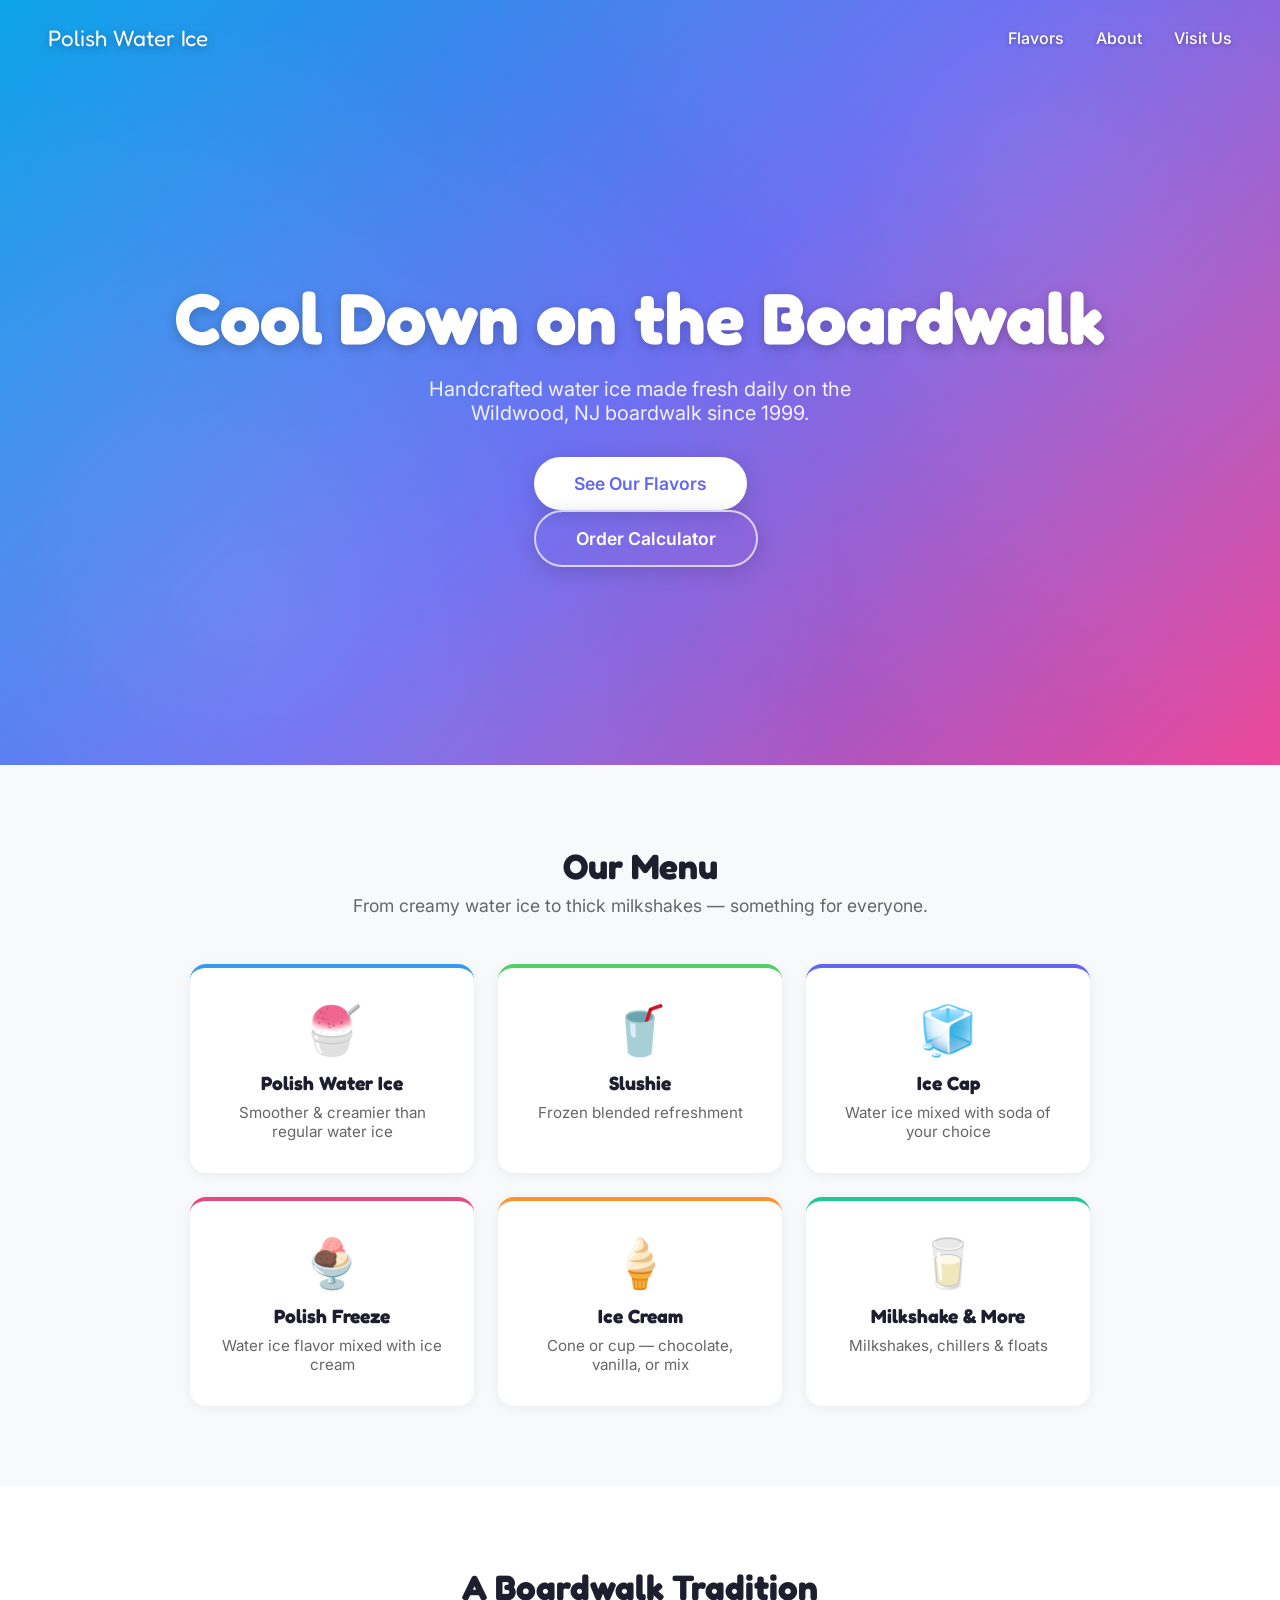
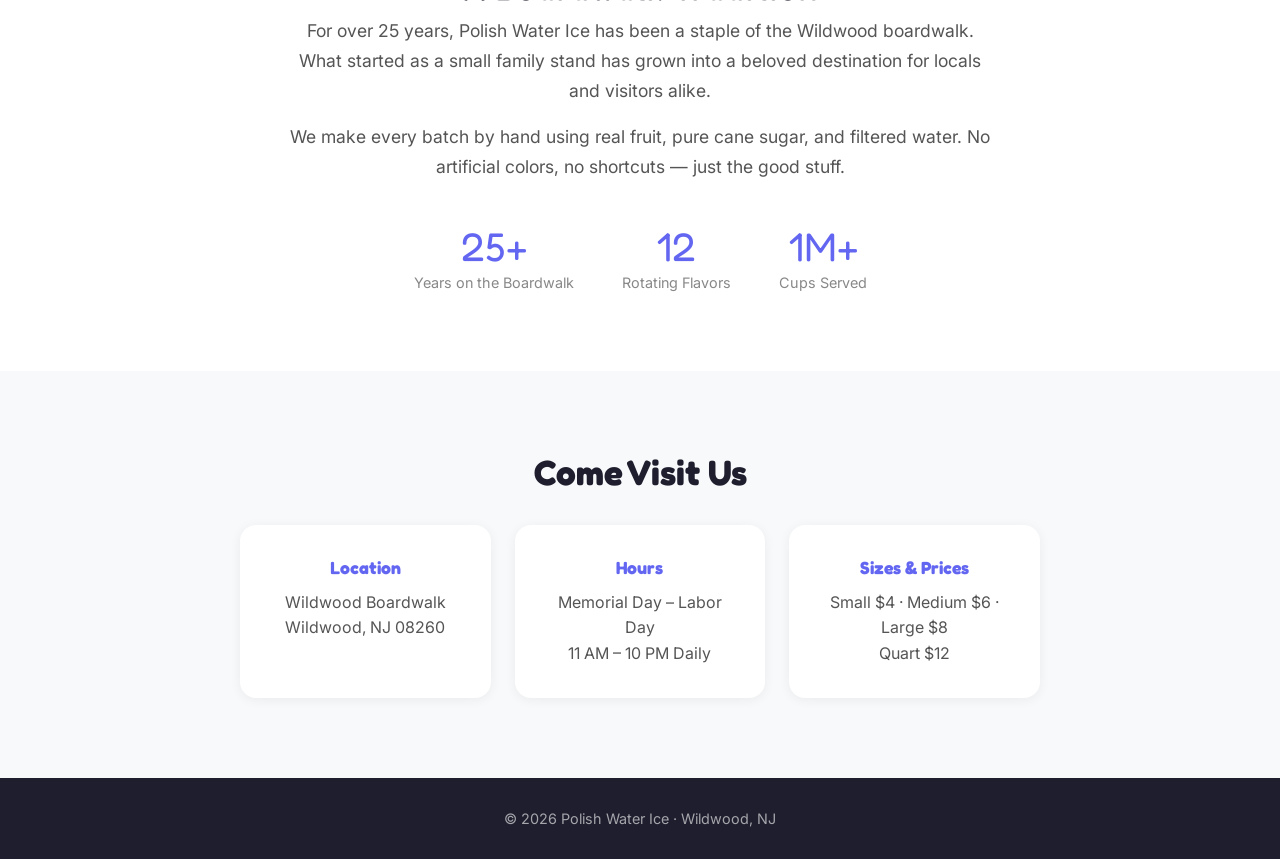
==== index.html @ 9e436170 "Rebuild order calculator with real PWI menu and prices - Dairy Free: Polish Water Ice, Slushie, Ice " ====
<!DOCTYPE html>
<html lang="en">
<head>
  <meta charset="UTF-8">
  <meta name="viewport" content="width=device-width, initial-scale=1.0">
  <title>Polish Water Ice | Wildwood NJ Boardwalk</title>
  <link rel="preconnect" href="https://fonts.googleapis.com">
  <link href="https://fonts.googleapis.com/css2?family=Fredoka+One&family=Inter:wght@400;500;600&display=swap" rel="stylesheet">
  <link rel="stylesheet" href="style.css">
</head>
<body>

  <header class="hero">
    <div class="hero-overlay"></div>
    <nav>
      <div class="logo">Polish Water Ice</div>
      <ul>
        <li><a href="#flavors">Flavors</a></li>
        <li><a href="#about">About</a></li>
        <li><a href="#visit">Visit Us</a></li>
      </ul>
    </nav>
    <div class="hero-content">
      <h1>Cool Down on the Boardwalk</h1>
      <p>Handcrafted water ice made fresh daily on the Wildwood, NJ boardwalk since 1999.</p>
      <a href="#flavors" class="btn">See Our Flavors</a>
      <a href="order.html" class="btn btn-secondary">Order Calculator</a>
    </div>
  </header>

  <section id="flavors" class="flavors">
    <h2>Our Menu</h2>
    <p class="section-sub">From creamy water ice to thick milkshakes &mdash; something for everyone.</p>
    <div class="flavor-grid">
      <div class="flavor-card" style="--accent: #339af0;">
        <div class="flavor-icon">🍧</div>
        <h3>Polish Water Ice</h3>
        <p>Smoother &amp; creamier than regular water ice</p>
      </div>
      <div class="flavor-card" style="--accent: #51cf66;">
        <div class="flavor-icon">🥤</div>
        <h3>Slushie</h3>
        <p>Frozen blended refreshment</p>
      </div>
      <div class="flavor-card" style="--accent: #6366f1;">
        <div class="flavor-icon">🧊</div>
        <h3>Ice Cap</h3>
        <p>Water ice mixed with soda of your choice</p>
      </div>
      <div class="flavor-card" style="--accent: #e64980;">
        <div class="flavor-icon">🍨</div>
        <h3>Polish Freeze</h3>
        <p>Water ice flavor mixed with ice cream</p>
      </div>
      <div class="flavor-card" style="--accent: #ff922b;">
        <div class="flavor-icon">🍦</div>
        <h3>Ice Cream</h3>
        <p>Cone or cup &mdash; chocolate, vanilla, or mix</p>
      </div>
      <div class="flavor-card" style="--accent: #20c997;">
        <div class="flavor-icon">🥛</div>
        <h3>Milkshake &amp; More</h3>
        <p>Milkshakes, chillers &amp; floats</p>
      </div>
    </div>
  </section>

  <section id="about" class="about">
    <div class="about-content">
      <h2>A Boardwalk Tradition</h2>
      <p>For over 25 years, Polish Water Ice has been a staple of the Wildwood boardwalk. What started as a small family stand has grown into a beloved destination for locals and visitors alike.</p>
      <p>We make every batch by hand using real fruit, pure cane sugar, and filtered water. No artificial colors, no shortcuts &mdash; just the good stuff.</p>
      <div class="stats">
        <div class="stat">
          <span class="stat-number">25+</span>
          <span class="stat-label">Years on the Boardwalk</span>
        </div>
        <div class="stat">
          <span class="stat-number">12</span>
          <span class="stat-label">Rotating Flavors</span>
        </div>
        <div class="stat">
          <span class="stat-number">1M+</span>
          <span class="stat-label">Cups Served</span>
        </div>
      </div>
    </div>
  </section>

  <section id="visit" class="visit">
    <h2>Come Visit Us</h2>
    <div class="visit-grid">
      <div class="visit-card">
        <h3>Location</h3>
        <p>Wildwood Boardwalk<br>Wildwood, NJ 08260</p>
      </div>
      <div class="visit-card">
        <h3>Hours</h3>
        <p>Memorial Day &ndash; Labor Day<br>11 AM &ndash; 10 PM Daily</p>
      </div>
      <div class="visit-card">
        <h3>Sizes &amp; Prices</h3>
        <p>Small $4 &middot; Medium $6 &middot; Large $8<br>Quart $12</p>
      </div>
    </div>
  </section>

  <footer>
    <p>&copy; 2026 Polish Water Ice &middot; Wildwood, NJ</p>
  </footer>

</body>
</html>
---- style.css ----
* {
  margin: 0;
  padding: 0;
  box-sizing: border-box;
}

body {
  font-family: 'Inter', sans-serif;
  color: #2b2b2b;
  background: #fff;
}

h1, h2, h3, .logo {
  font-family: 'Fredoka One', cursive;
}

/* Nav */
nav {
  display: flex;
  justify-content: space-between;
  align-items: center;
  padding: 1.5rem 3rem;
  position: relative;
  z-index: 2;
}

.logo {
  font-size: 1.4rem;
  color: #fff;
  text-shadow: 0 2px 8px rgba(0,0,0,0.3);
}

nav ul {
  list-style: none;
  display: flex;
  gap: 2rem;
}

nav a {
  color: #fff;
  text-decoration: none;
  font-weight: 500;
  text-shadow: 0 1px 4px rgba(0,0,0,0.3);
  transition: opacity 0.2s;
}

nav a:hover {
  opacity: 0.8;
}

/* Hero */
.hero {
  position: relative;
  min-height: 85vh;
  display: flex;
  flex-direction: column;
  background: linear-gradient(135deg, #0ea5e9, #6366f1, #ec4899);
  overflow: hidden;
}

.hero-overlay {
  position: absolute;
  inset: 0;
  background:
    radial-gradient(circle at 20% 80%, rgba(255,255,255,0.15) 0%, transparent 50%),
    radial-gradient(circle at 80% 20%, rgba(255,255,255,0.1) 0%, transparent 50%);
}

.hero-content {
  flex: 1;
  display: flex;
  flex-direction: column;
  justify-content: center;
  align-items: center;
  text-align: center;
  padding: 2rem;
  position: relative;
  z-index: 2;
}

.hero h1 {
  font-size: clamp(2.5rem, 6vw, 4.5rem);
  color: #fff;
  text-shadow: 0 3px 12px rgba(0,0,0,0.2);
  margin-bottom: 1rem;
}

.hero p {
  font-size: 1.25rem;
  color: rgba(255,255,255,0.9);
  max-width: 500px;
  margin-bottom: 2rem;
}

.btn {
  display: inline-block;
  padding: 1rem 2.5rem;
  background: #fff;
  color: #6366f1;
  font-weight: 600;
  font-size: 1.1rem;
  border-radius: 50px;
  text-decoration: none;
  box-shadow: 0 4px 20px rgba(0,0,0,0.15);
  transition: transform 0.2s, box-shadow 0.2s;
}

.btn:hover {
  transform: translateY(-2px);
  box-shadow: 0 6px 25px rgba(0,0,0,0.2);
}

.btn-secondary {
  background: transparent;
  color: #fff;
  border: 2px solid rgba(255,255,255,0.7);
  margin-left: 0.75rem;
}

.btn-secondary:hover {
  background: rgba(255,255,255,0.15);
}

/* Sections */
section {
  padding: 5rem 2rem;
}

section h2 {
  text-align: center;
  font-size: 2.2rem;
  margin-bottom: 0.5rem;
  color: #1e1e2e;
}

.section-sub {
  text-align: center;
  color: #666;
  margin-bottom: 3rem;
  font-size: 1.1rem;
}

/* Flavors */
.flavors {
  background: #f8f9fa;
}

.flavor-grid {
  display: grid;
  grid-template-columns: repeat(auto-fit, minmax(250px, 1fr));
  gap: 1.5rem;
  max-width: 900px;
  margin: 0 auto;
}

.flavor-card {
  background: #fff;
  border-radius: 16px;
  padding: 2rem;
  text-align: center;
  box-shadow: 0 2px 12px rgba(0,0,0,0.06);
  border-top: 4px solid var(--accent, #6366f1);
  transition: transform 0.2s, box-shadow 0.2s;
}

.flavor-card:hover {
  transform: translateY(-4px);
  box-shadow: 0 8px 24px rgba(0,0,0,0.1);
}

.flavor-icon {
  font-size: 3rem;
  margin-bottom: 0.75rem;
}

.flavor-card h3 {
  font-size: 1.2rem;
  margin-bottom: 0.5rem;
  color: #1e1e2e;
}

.flavor-card p {
  color: #666;
  font-size: 0.95rem;
}

/* About */
.about {
  background: #fff;
}

.about-content {
  max-width: 700px;
  margin: 0 auto;
  text-align: center;
}

.about-content p {
  color: #555;
  font-size: 1.1rem;
  line-height: 1.7;
  margin-bottom: 1rem;
}

.stats {
  display: flex;
  justify-content: center;
  gap: 3rem;
  margin-top: 2.5rem;
  flex-wrap: wrap;
}

.stat {
  display: flex;
  flex-direction: column;
}

.stat-number {
  font-family: 'Fredoka One', cursive;
  font-size: 2.5rem;
  color: #6366f1;
}

.stat-label {
  color: #888;
  font-size: 0.9rem;
  margin-top: 0.25rem;
}

/* Visit */
.visit {
  background: #f8f9fa;
}

.visit-grid {
  display: grid;
  grid-template-columns: repeat(auto-fit, minmax(220px, 1fr));
  gap: 1.5rem;
  max-width: 800px;
  margin: 2rem auto 0;
}

.visit-card {
  background: #fff;
  border-radius: 16px;
  padding: 2rem;
  text-align: center;
  box-shadow: 0 2px 12px rgba(0,0,0,0.06);
}

.visit-card h3 {
  color: #6366f1;
  margin-bottom: 0.75rem;
  font-size: 1.1rem;
}

.visit-card p {
  color: #555;
  line-height: 1.6;
}

/* Footer */
footer {
  text-align: center;
  padding: 2rem;
  background: #1e1e2e;
  color: rgba(255,255,255,0.6);
  font-size: 0.9rem;
}

/* Mobile */
@media (max-width: 600px) {
  nav {
    padding: 1rem 1.5rem;
  }

  nav ul {
    gap: 1rem;
  }

  nav a {
    font-size: 0.9rem;
  }

  .stats {
    gap: 2rem;
  }
}
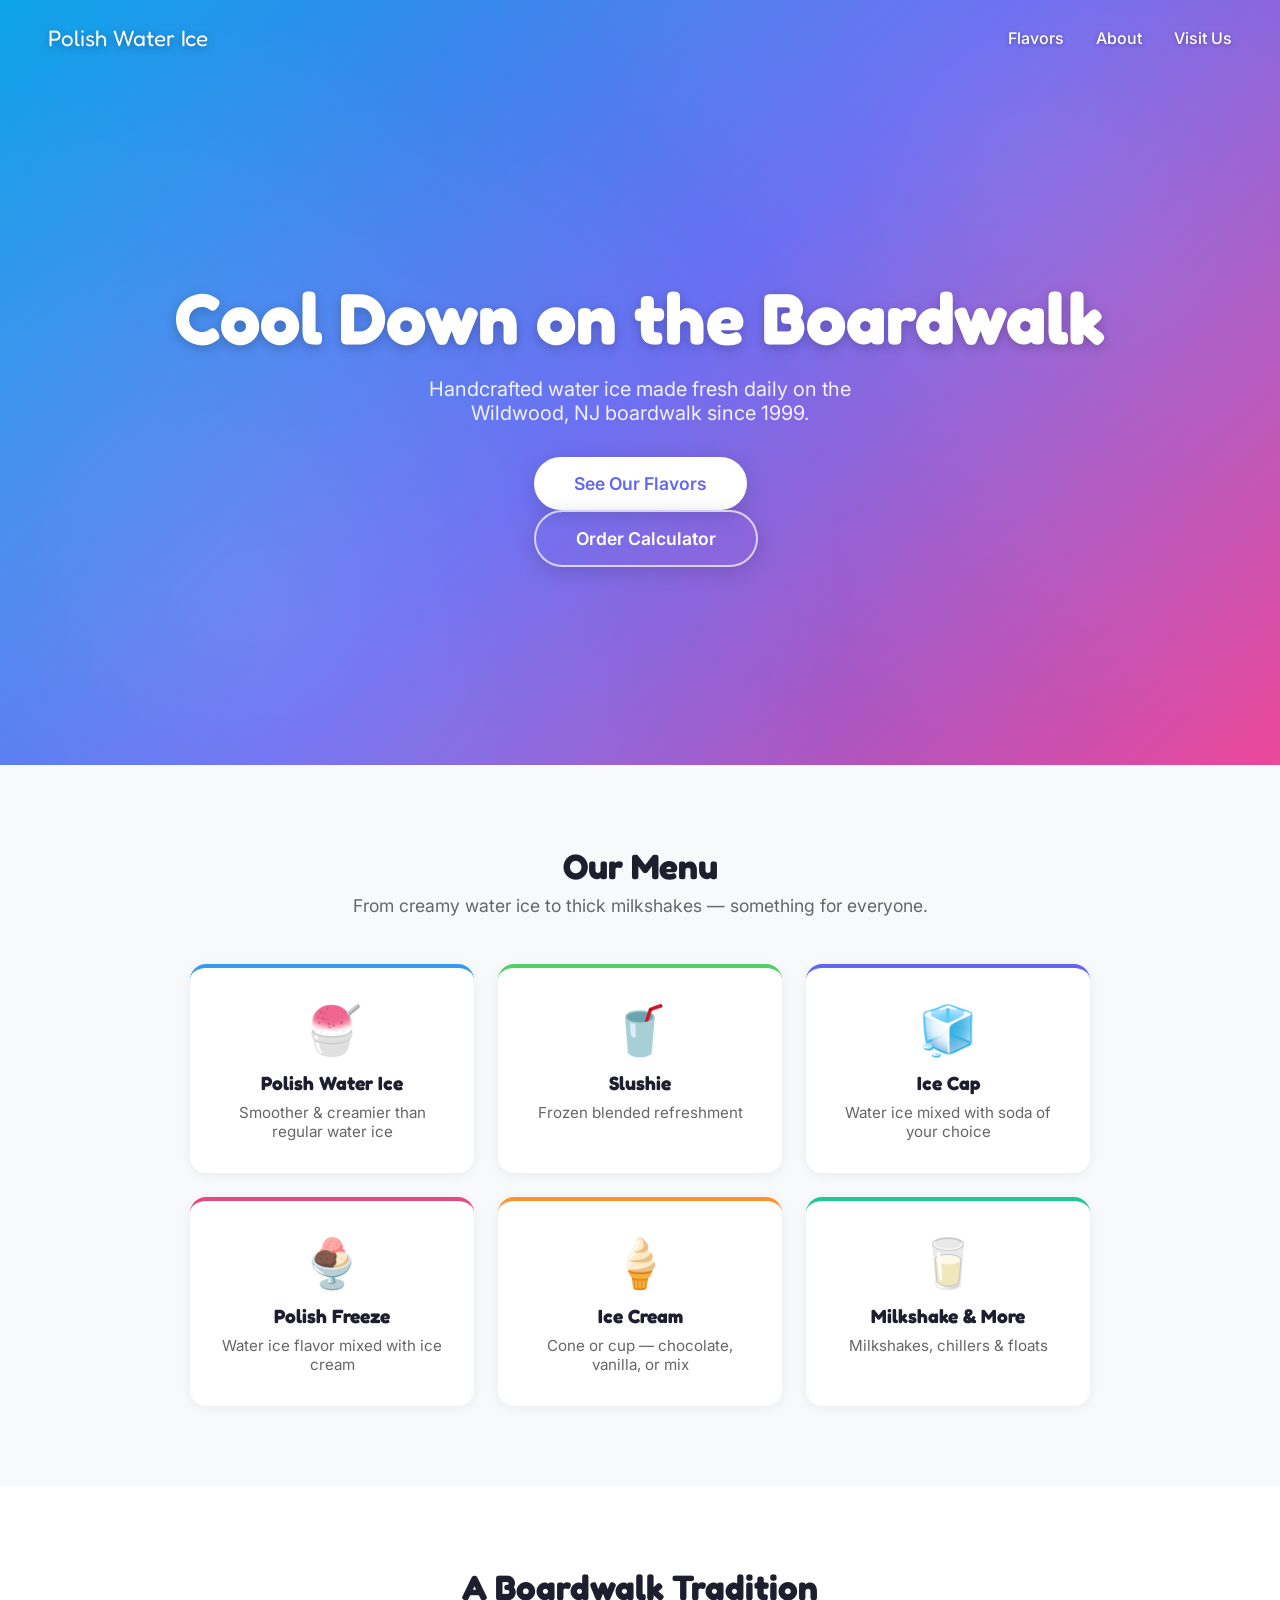
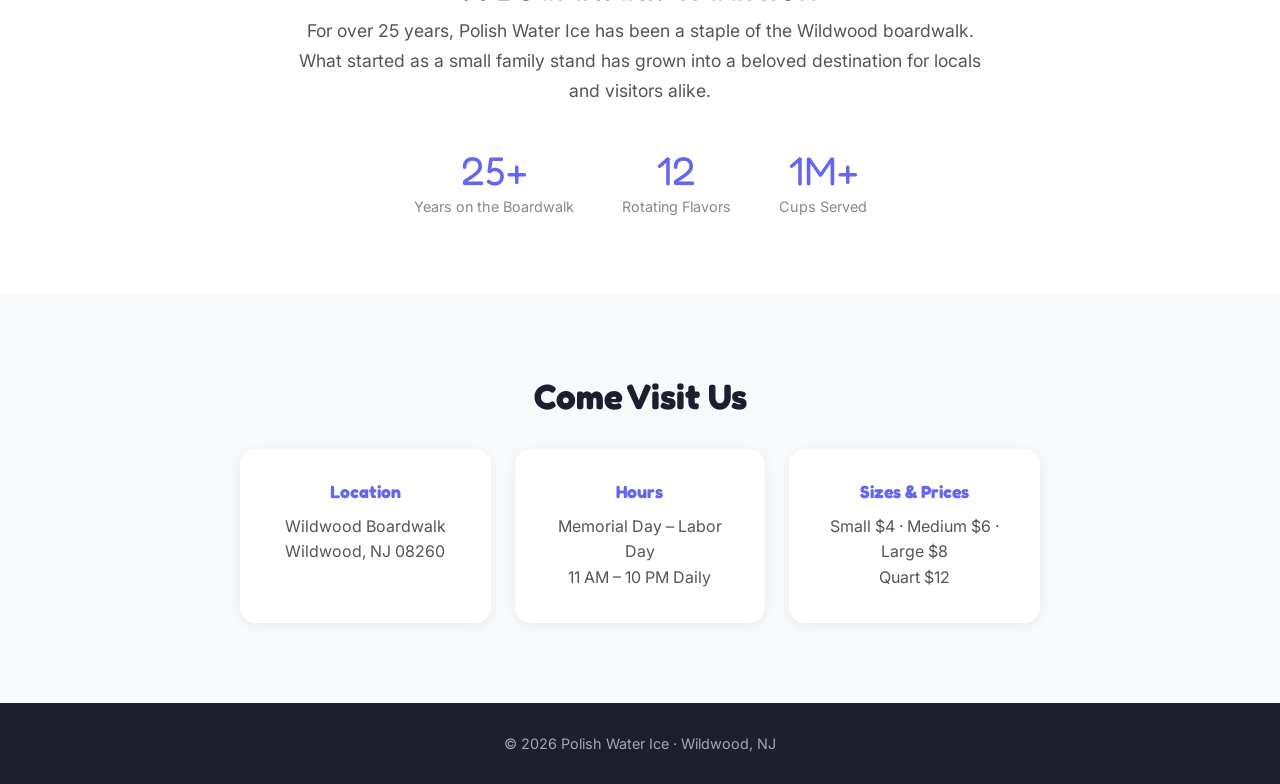
==== commit 22acb74e: "Remove handmade ingredients paragraph from about section Co-Authored-By: Claude Opus 4.6 (1M context" ====
--- a/index.html
+++ b/index.html
@@ -69,7 +69,6 @@
     <div class="about-content">
       <h2>A Boardwalk Tradition</h2>
       <p>For over 25 years, Polish Water Ice has been a staple of the Wildwood boardwalk. What started as a small family stand has grown into a beloved destination for locals and visitors alike.</p>
-      <p>We make every batch by hand using real fruit, pure cane sugar, and filtered water. No artificial colors, no shortcuts &mdash; just the good stuff.</p>
       <div class="stats">
         <div class="stat">
           <span class="stat-number">25+</span>
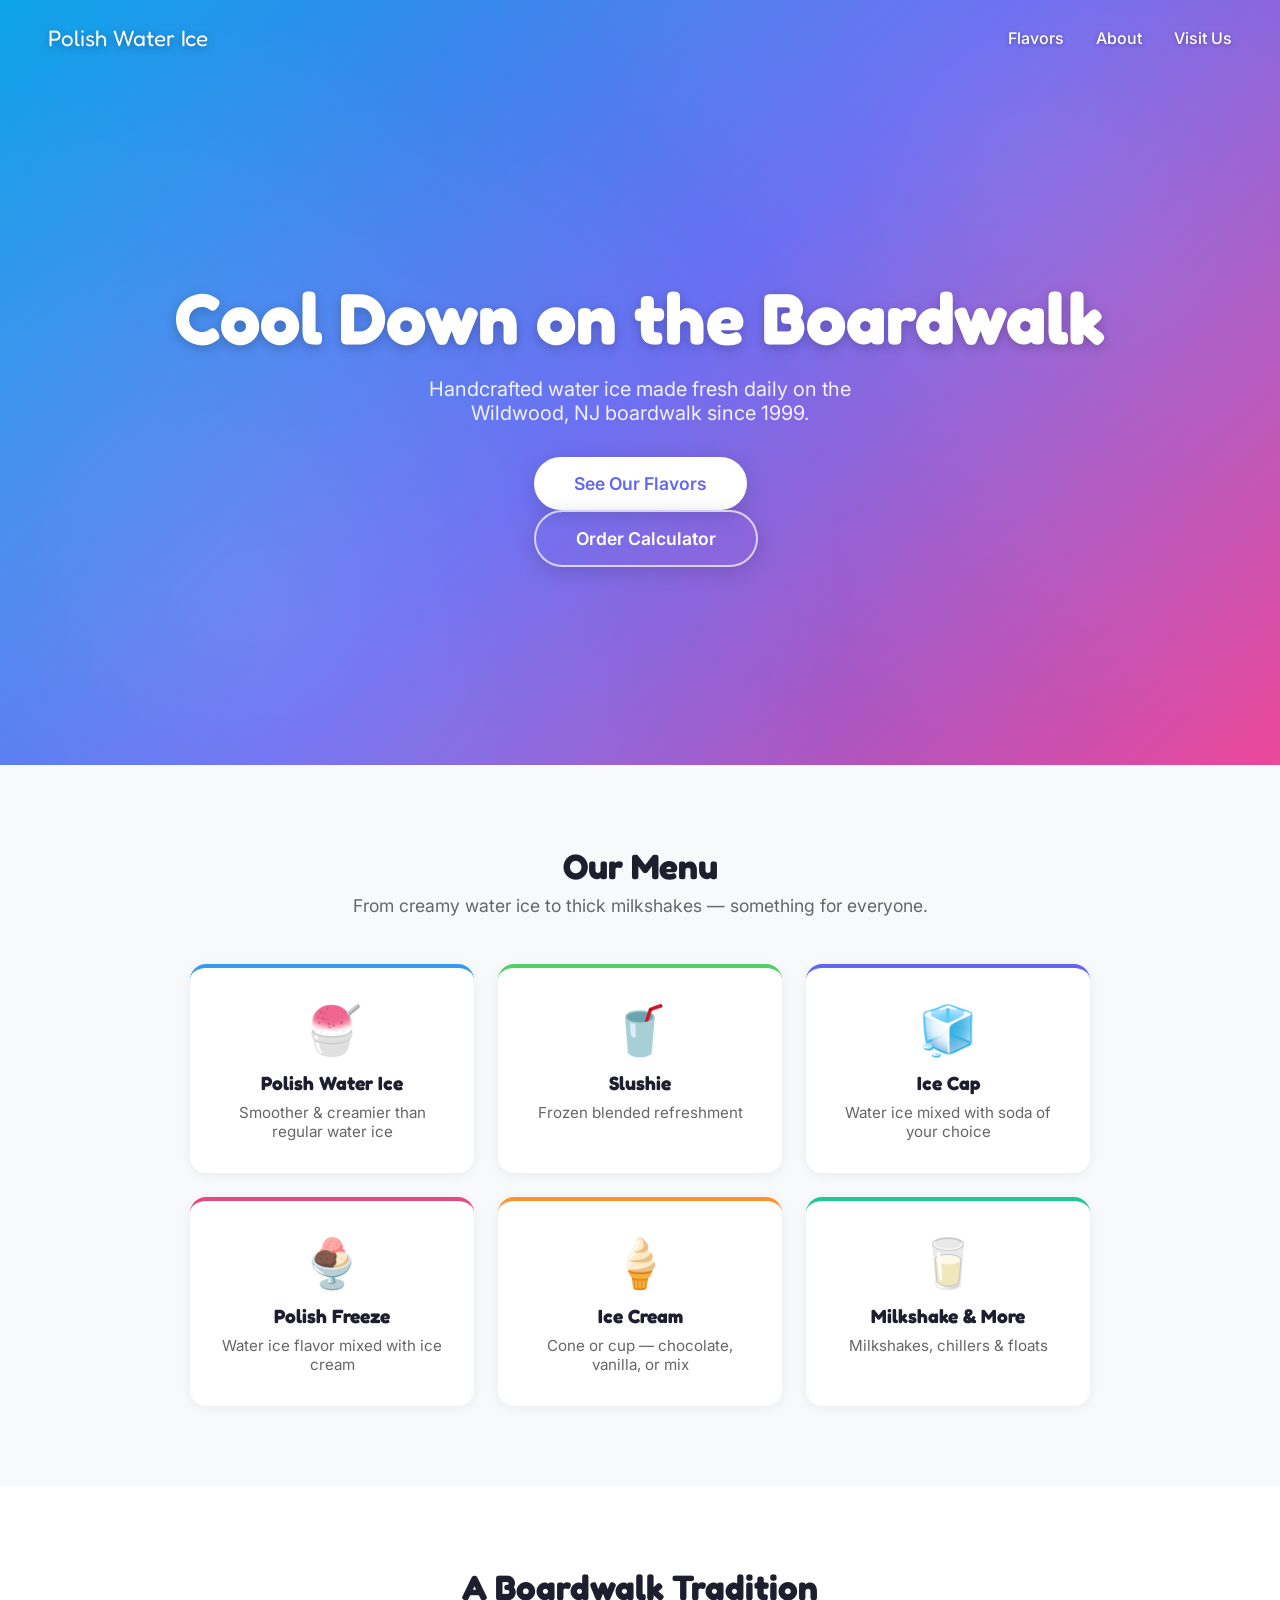
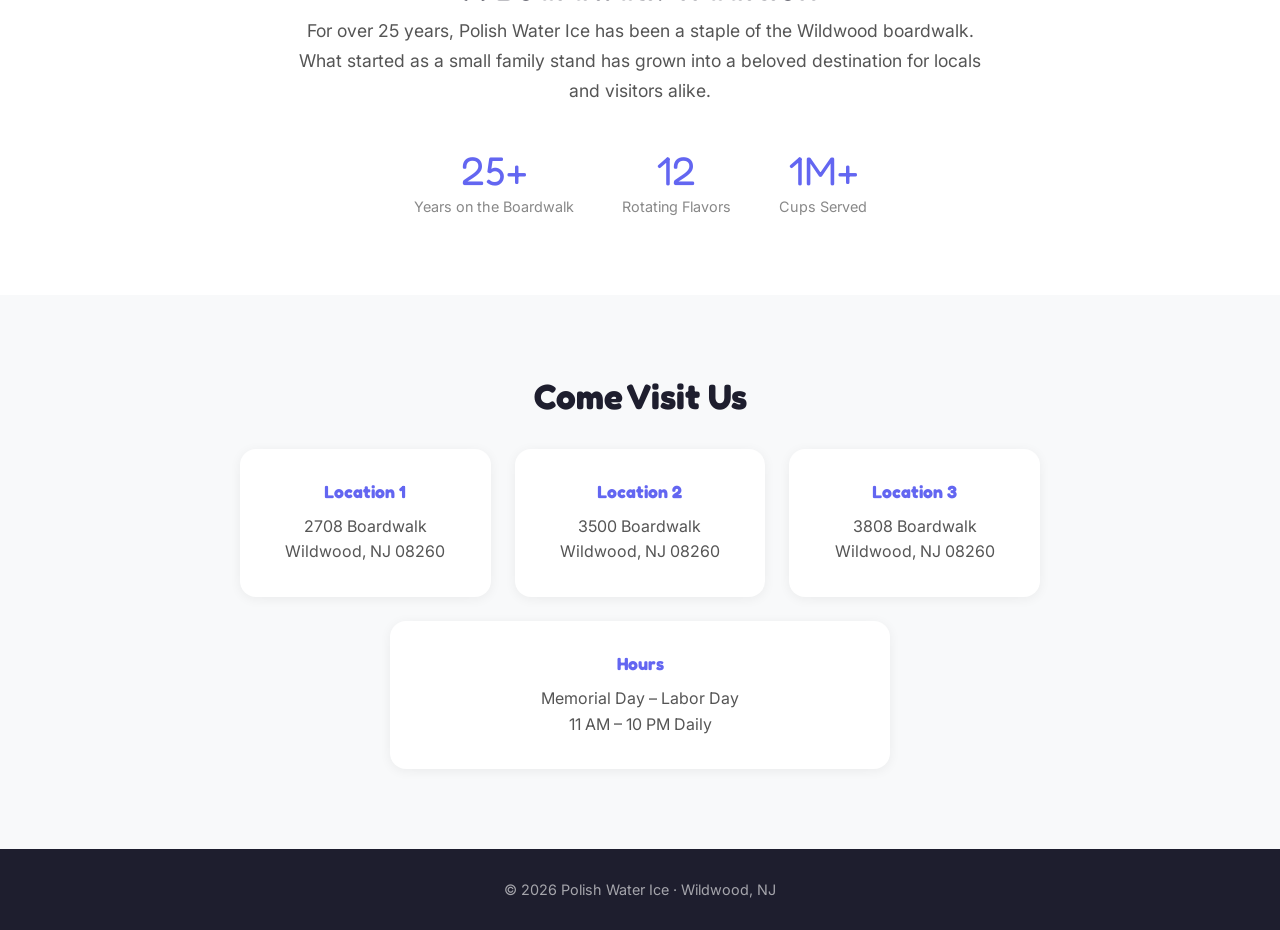
==== commit d75f0fa3: "Add 3 real boardwalk locations to Visit section 2708, 3500, and 3808 Boardwalk, Wildwood NJ  Co-Auth" ====
--- a/index.html
+++ b/index.html
@@ -90,16 +90,22 @@
     <h2>Come Visit Us</h2>
     <div class="visit-grid">
       <div class="visit-card">
-        <h3>Location</h3>
-        <p>Wildwood Boardwalk<br>Wildwood, NJ 08260</p>
+        <h3>Location 1</h3>
+        <p>2708 Boardwalk<br>Wildwood, NJ 08260</p>
       </div>
+      <div class="visit-card">
+        <h3>Location 2</h3>
+        <p>3500 Boardwalk<br>Wildwood, NJ 08260</p>
+      </div>
+      <div class="visit-card">
+        <h3>Location 3</h3>
+        <p>3808 Boardwalk<br>Wildwood, NJ 08260</p>
+      </div>
+    </div>
+    <div class="visit-grid" style="margin-top: 1.5rem; max-width: 500px;">
       <div class="visit-card">
         <h3>Hours</h3>
         <p>Memorial Day &ndash; Labor Day<br>11 AM &ndash; 10 PM Daily</p>
-      </div>
-      <div class="visit-card">
-        <h3>Sizes &amp; Prices</h3>
-        <p>Small $4 &middot; Medium $6 &middot; Large $8<br>Quart $12</p>
       </div>
     </div>
   </section>
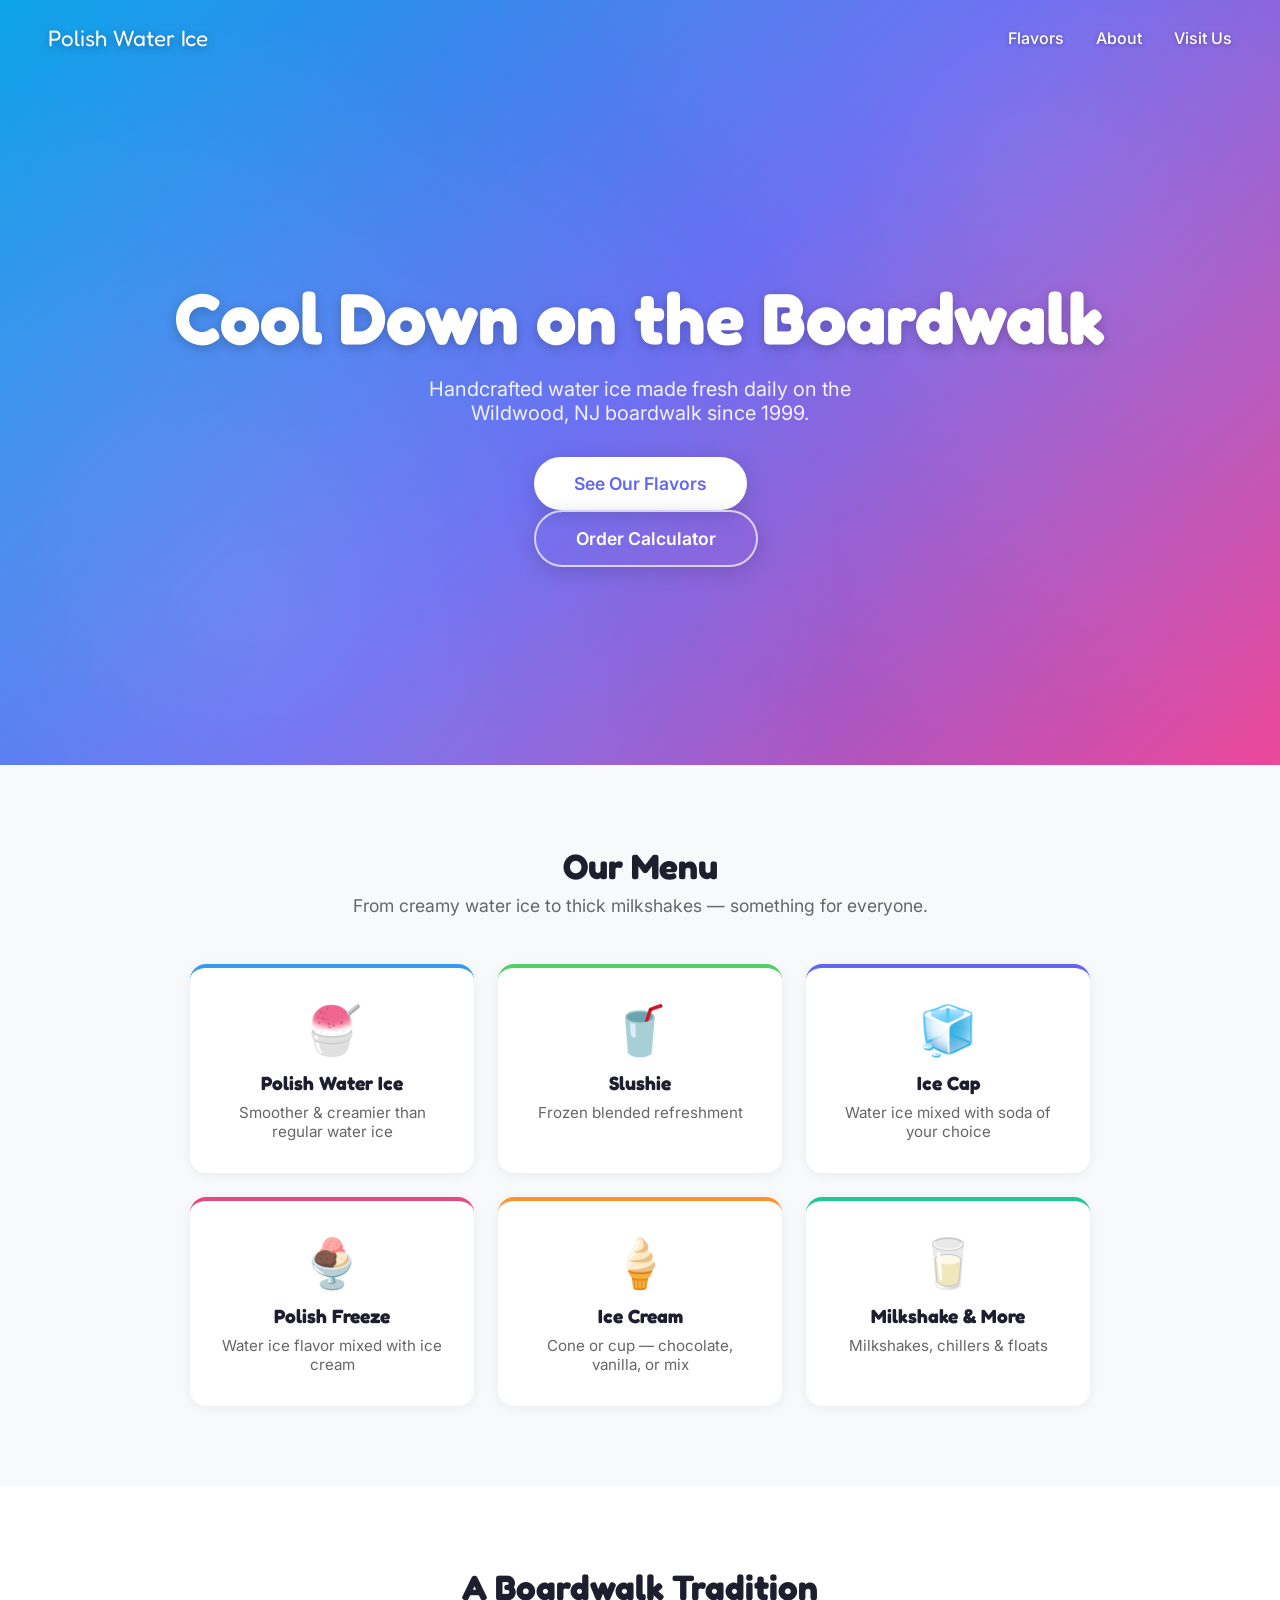
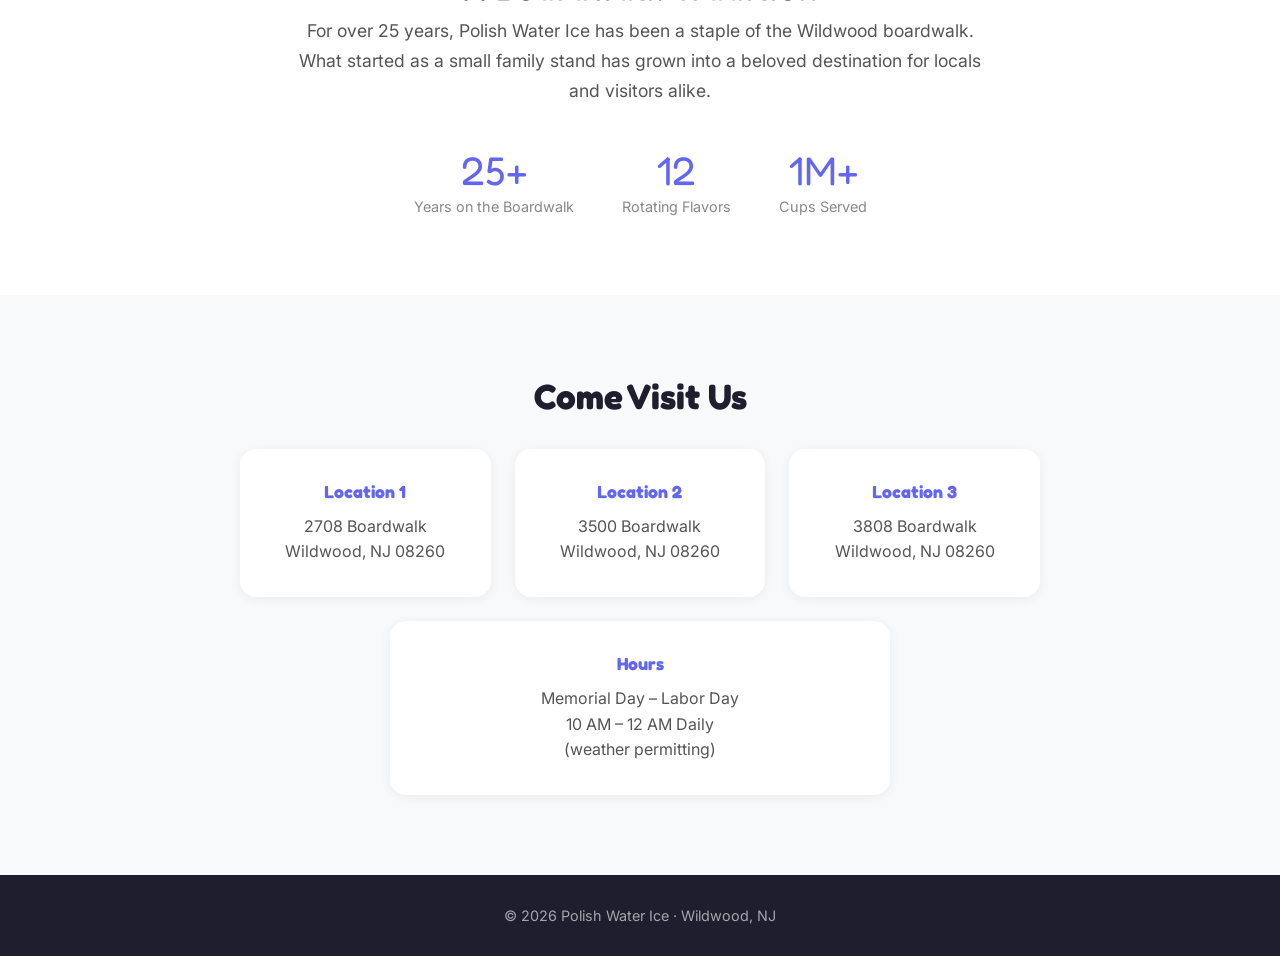
==== commit 4c49d57f: "Update hours to 10 AM - 12 AM, weather permitting Co-Authored-By: Claude Opus 4.6 (1M context) <nore" ====
--- a/index.html
+++ b/index.html
@@ -105,7 +105,7 @@
     <div class="visit-grid" style="margin-top: 1.5rem; max-width: 500px;">
       <div class="visit-card">
         <h3>Hours</h3>
-        <p>Memorial Day &ndash; Labor Day<br>11 AM &ndash; 10 PM Daily</p>
+        <p>Memorial Day &ndash; Labor Day<br>10 AM &ndash; 12 AM Daily<br>(weather permitting)</p>
       </div>
     </div>
   </section>
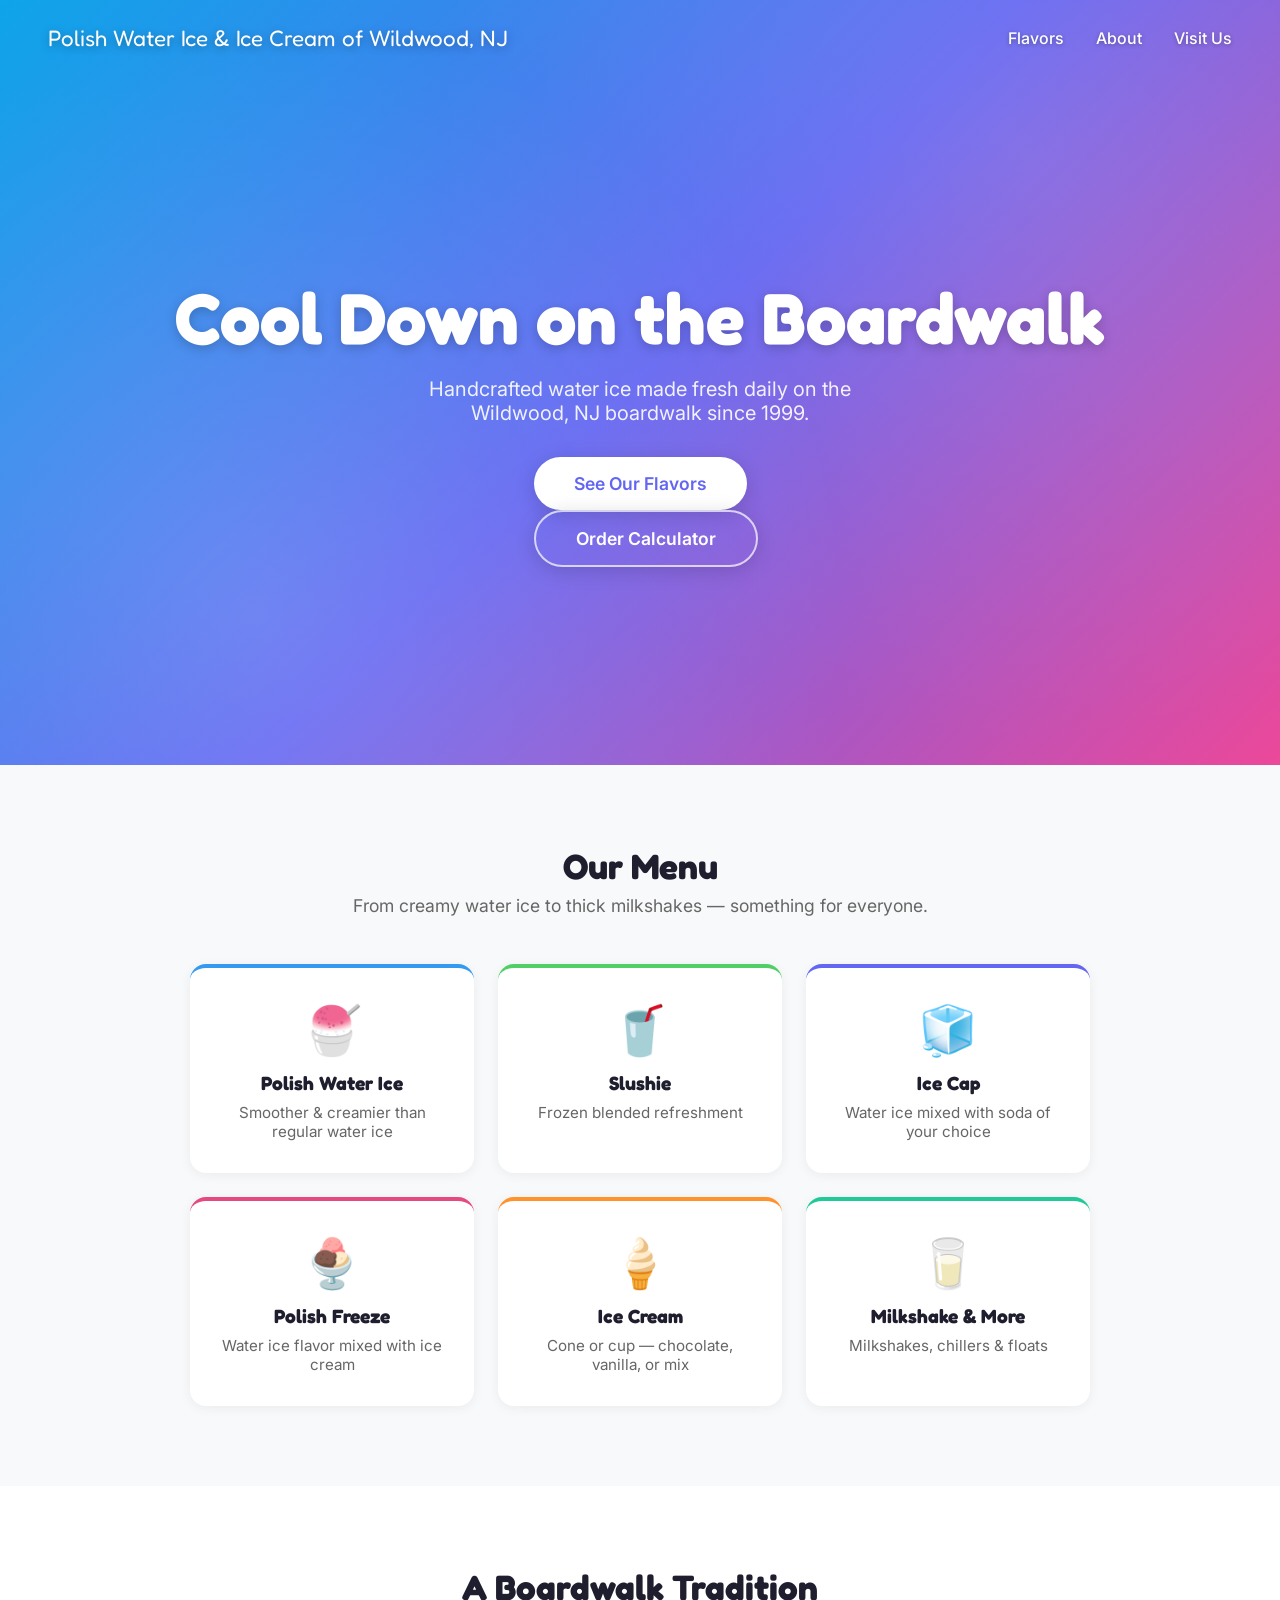
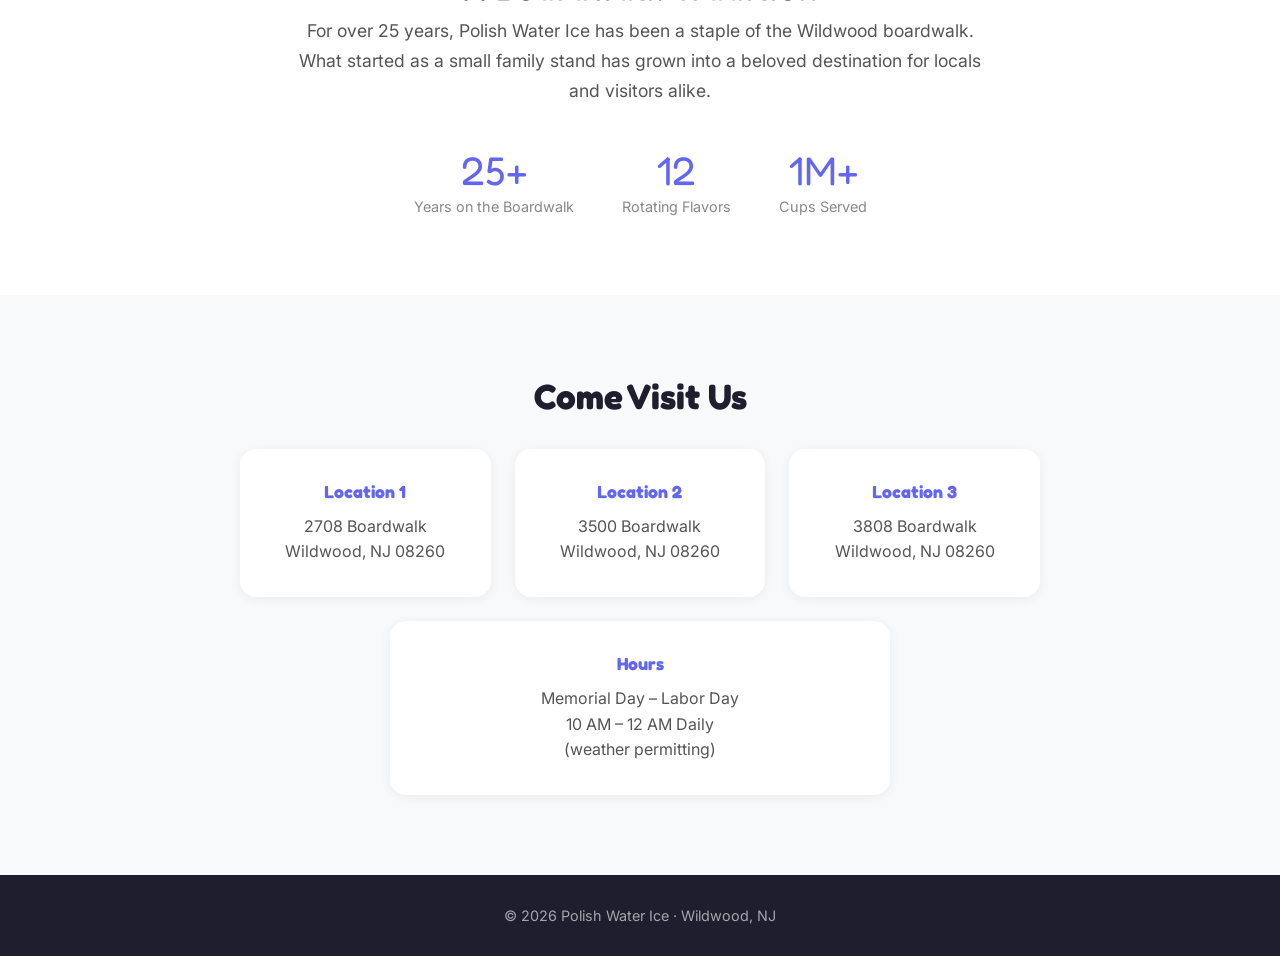
==== commit 0eeb4314: "Update logo text to Polish Water Ice & Ice Cream of Wildwood, NJ Co-Authored-By: Claude Opus 4.6 (1M" ====
--- a/index.html
+++ b/index.html
@@ -13,7 +13,7 @@
   <header class="hero">
     <div class="hero-overlay"></div>
     <nav>
-      <div class="logo">Polish Water Ice</div>
+      <div class="logo">Polish Water Ice &amp; Ice Cream of Wildwood, NJ</div>
       <ul>
         <li><a href="#flavors">Flavors</a></li>
         <li><a href="#about">About</a></li>
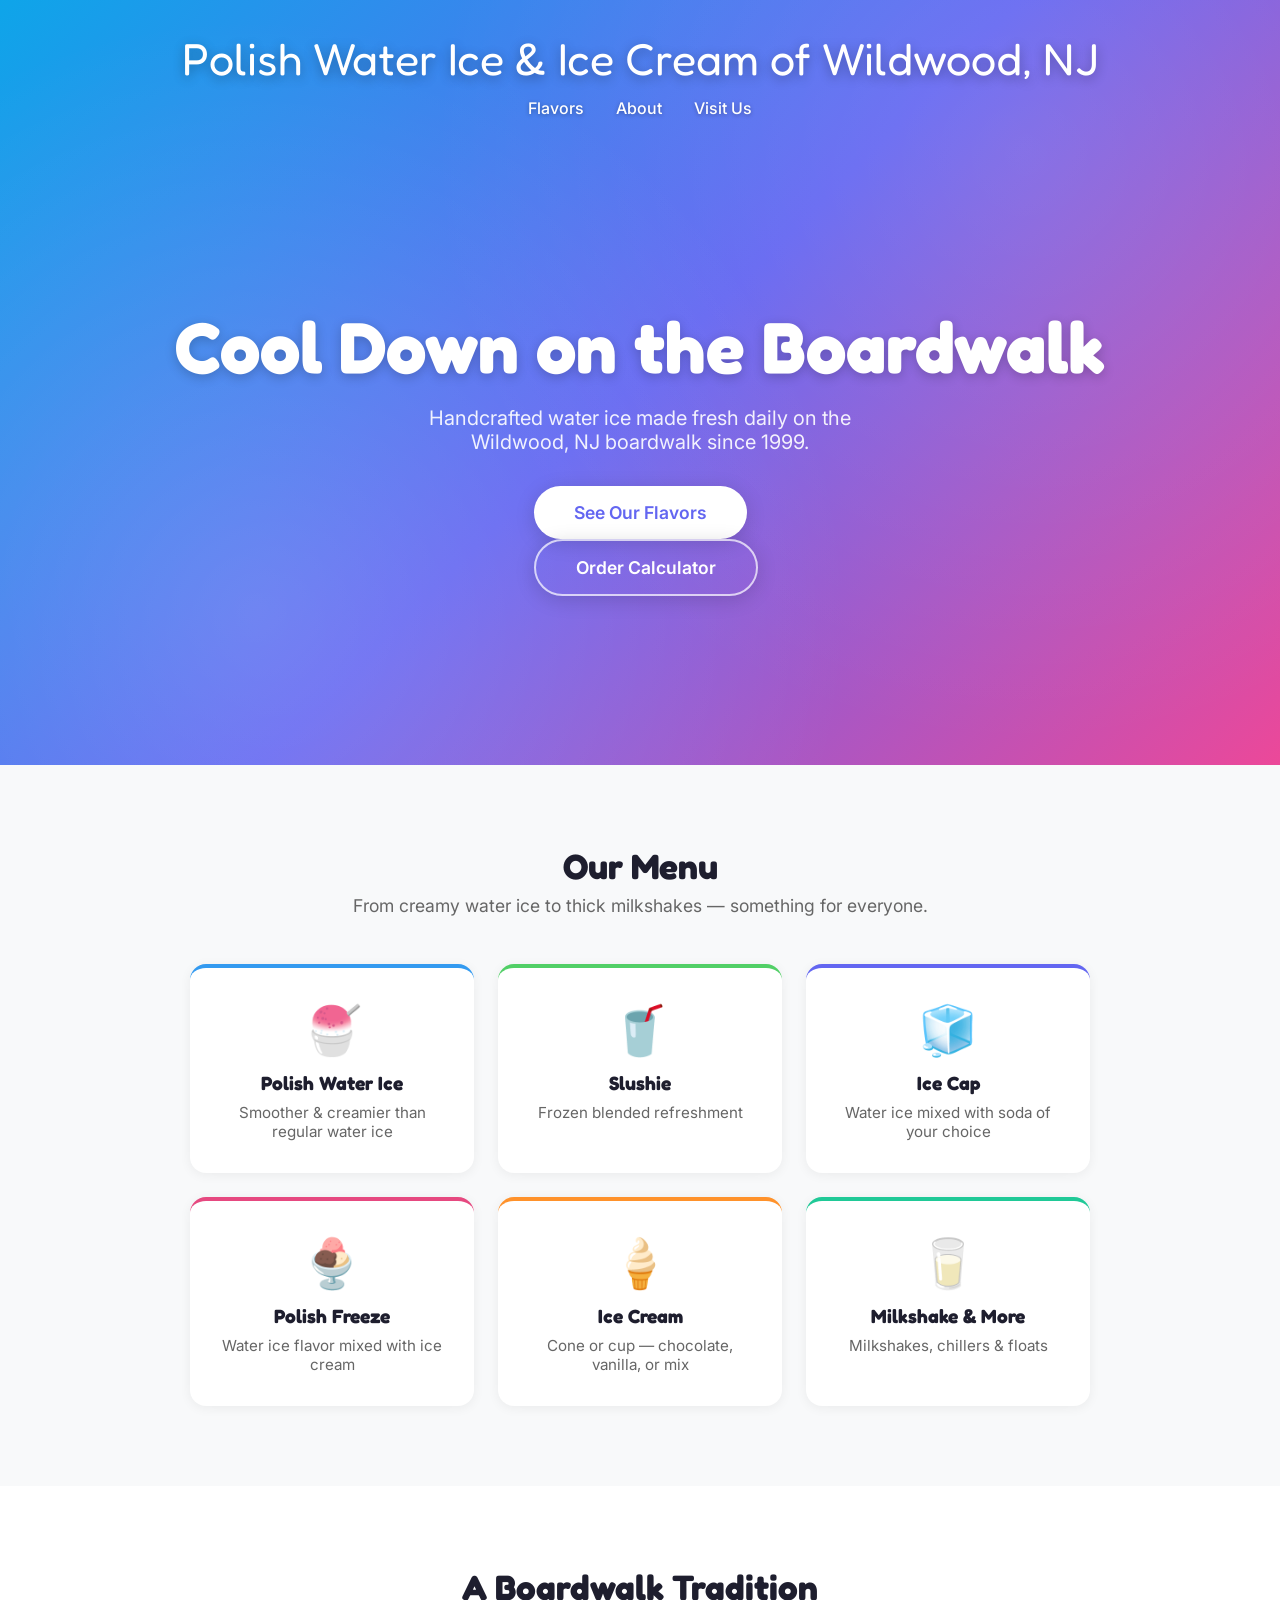
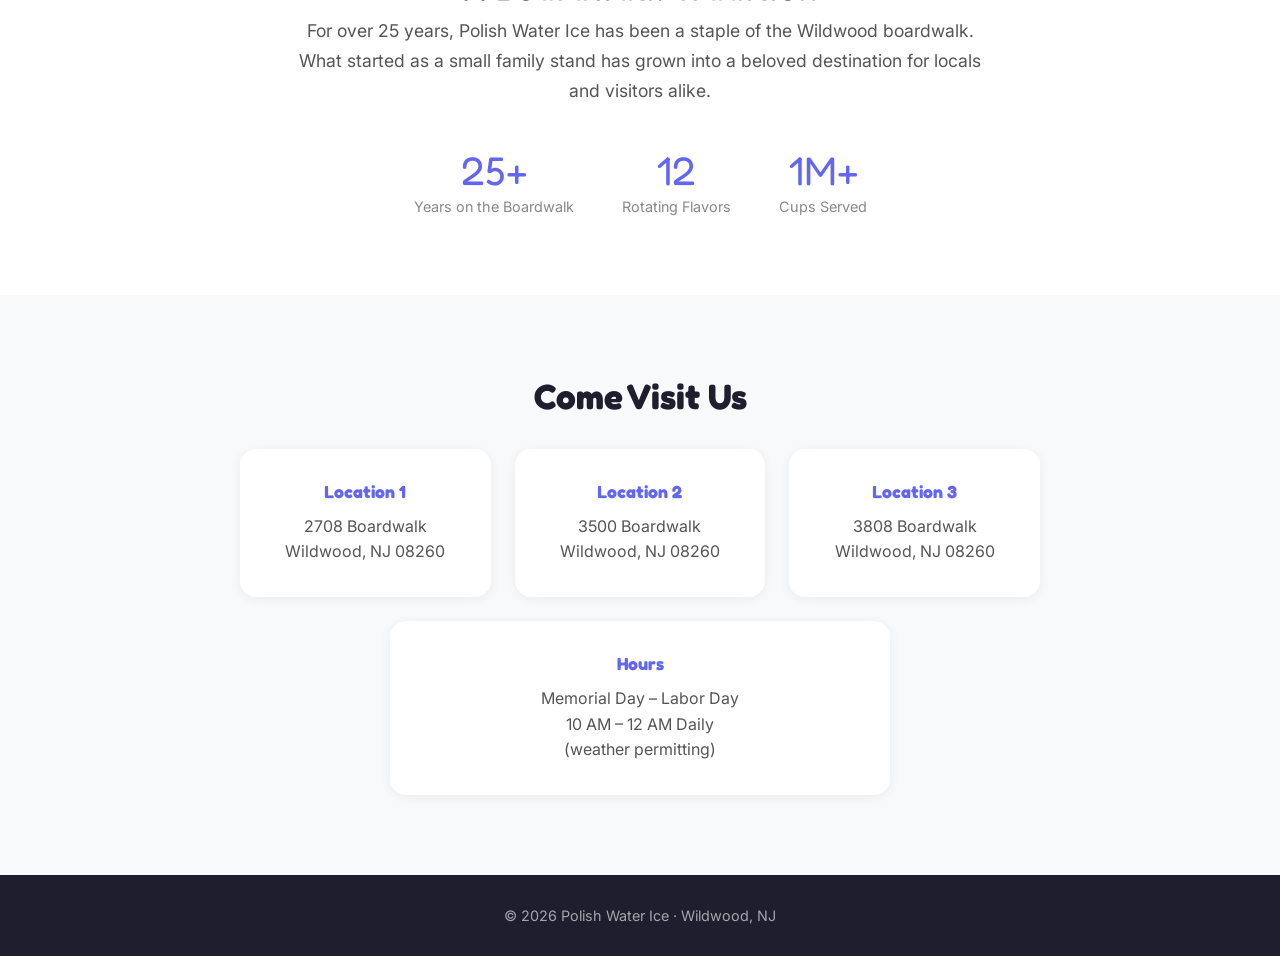
==== commit 7dbb1671: "Center and enlarge logo, stack nav links below Co-Authored-By: Claude Opus 4.6 (1M context) <noreply" ====
--- a/index.html
+++ b/index.html
@@ -20,6 +20,7 @@
         <li><a href="#visit">Visit Us</a></li>
       </ul>
     </nav>
+
     <div class="hero-content">
       <h1>Cool Down on the Boardwalk</h1>
       <p>Handcrafted water ice made fresh daily on the Wildwood, NJ boardwalk since 1999.</p>
--- a/style.css
+++ b/style.css
@@ -17,17 +17,20 @@
 /* Nav */
 nav {
   display: flex;
-  justify-content: space-between;
+  flex-direction: column;
   align-items: center;
-  padding: 1.5rem 3rem;
+  padding: 2rem 2rem 1rem;
   position: relative;
   z-index: 2;
+  gap: 0.75rem;
 }
 
 .logo {
-  font-size: 1.4rem;
-  color: #fff;
-  text-shadow: 0 2px 8px rgba(0,0,0,0.3);
+  font-size: clamp(1.8rem, 4vw, 2.8rem);
+  color: #fff;
+  text-shadow: 0 3px 12px rgba(0,0,0,0.3);
+  text-align: center;
+  line-height: 1.2;
 }
 
 nav ul {
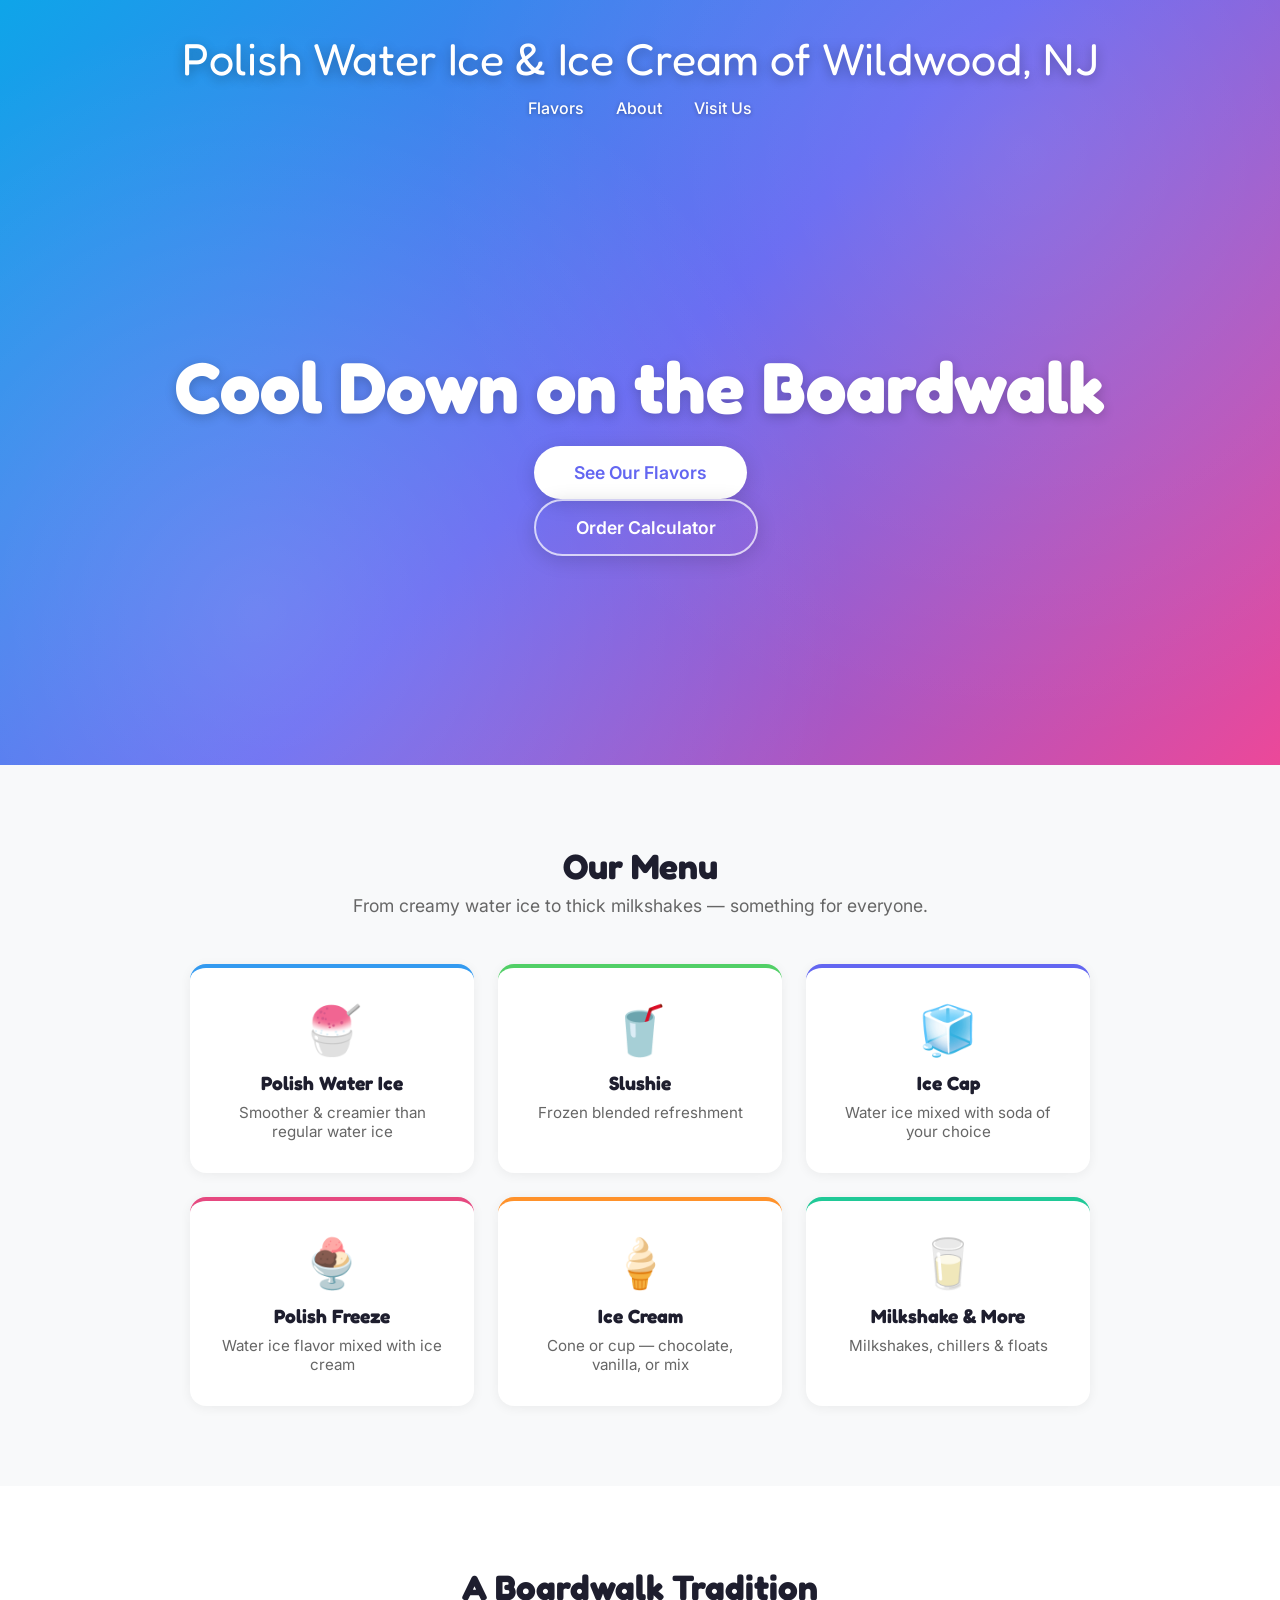
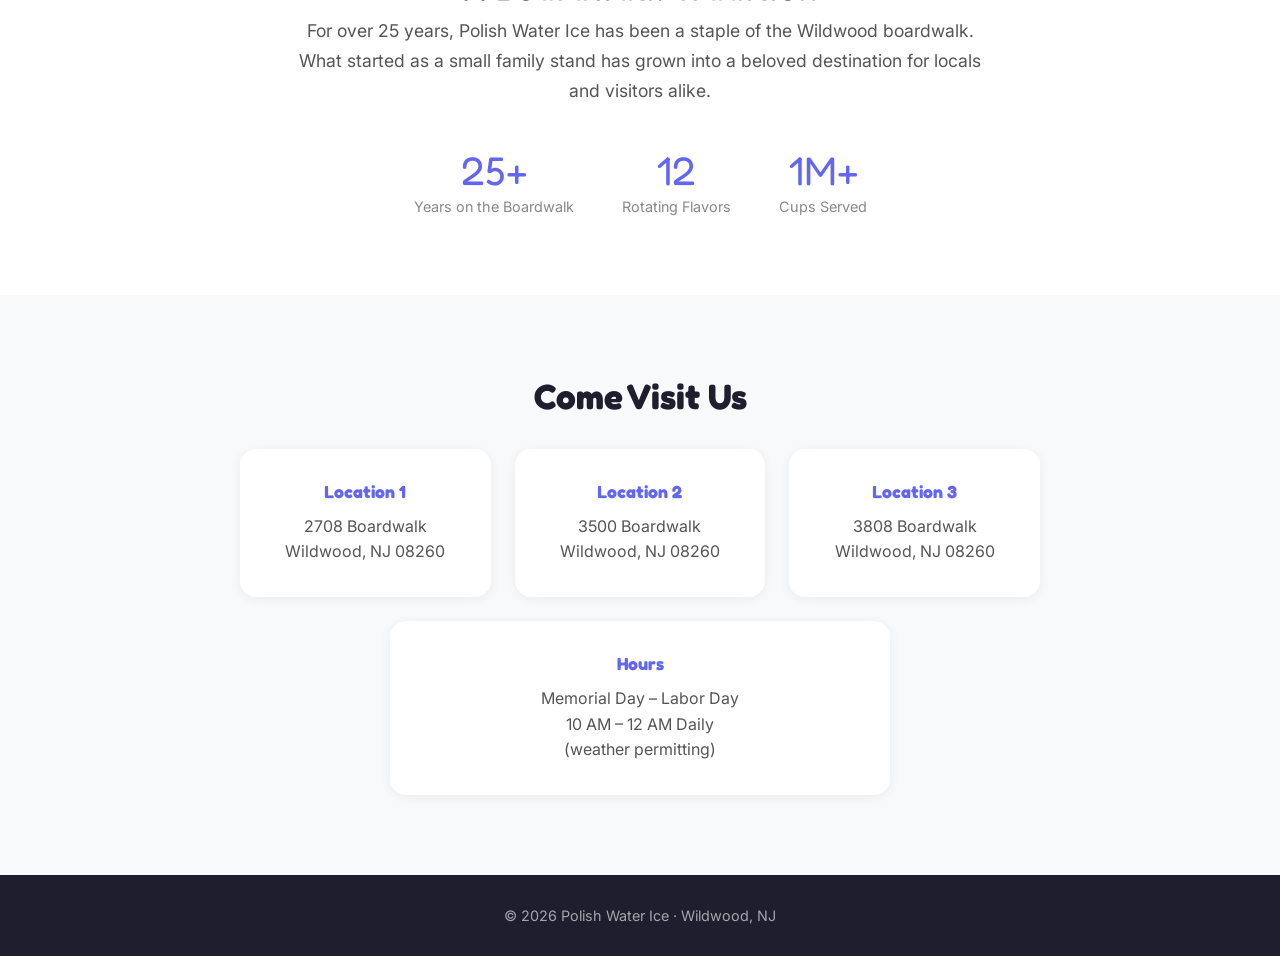
==== commit 554b7242: "Remove tagline paragraph from hero section Co-Authored-By: Claude Opus 4.6 (1M context) <noreply@ant" ====
--- a/index.html
+++ b/index.html
@@ -23,7 +23,6 @@
 
     <div class="hero-content">
       <h1>Cool Down on the Boardwalk</h1>
-      <p>Handcrafted water ice made fresh daily on the Wildwood, NJ boardwalk since 1999.</p>
       <a href="#flavors" class="btn">See Our Flavors</a>
       <a href="order.html" class="btn btn-secondary">Order Calculator</a>
     </div>
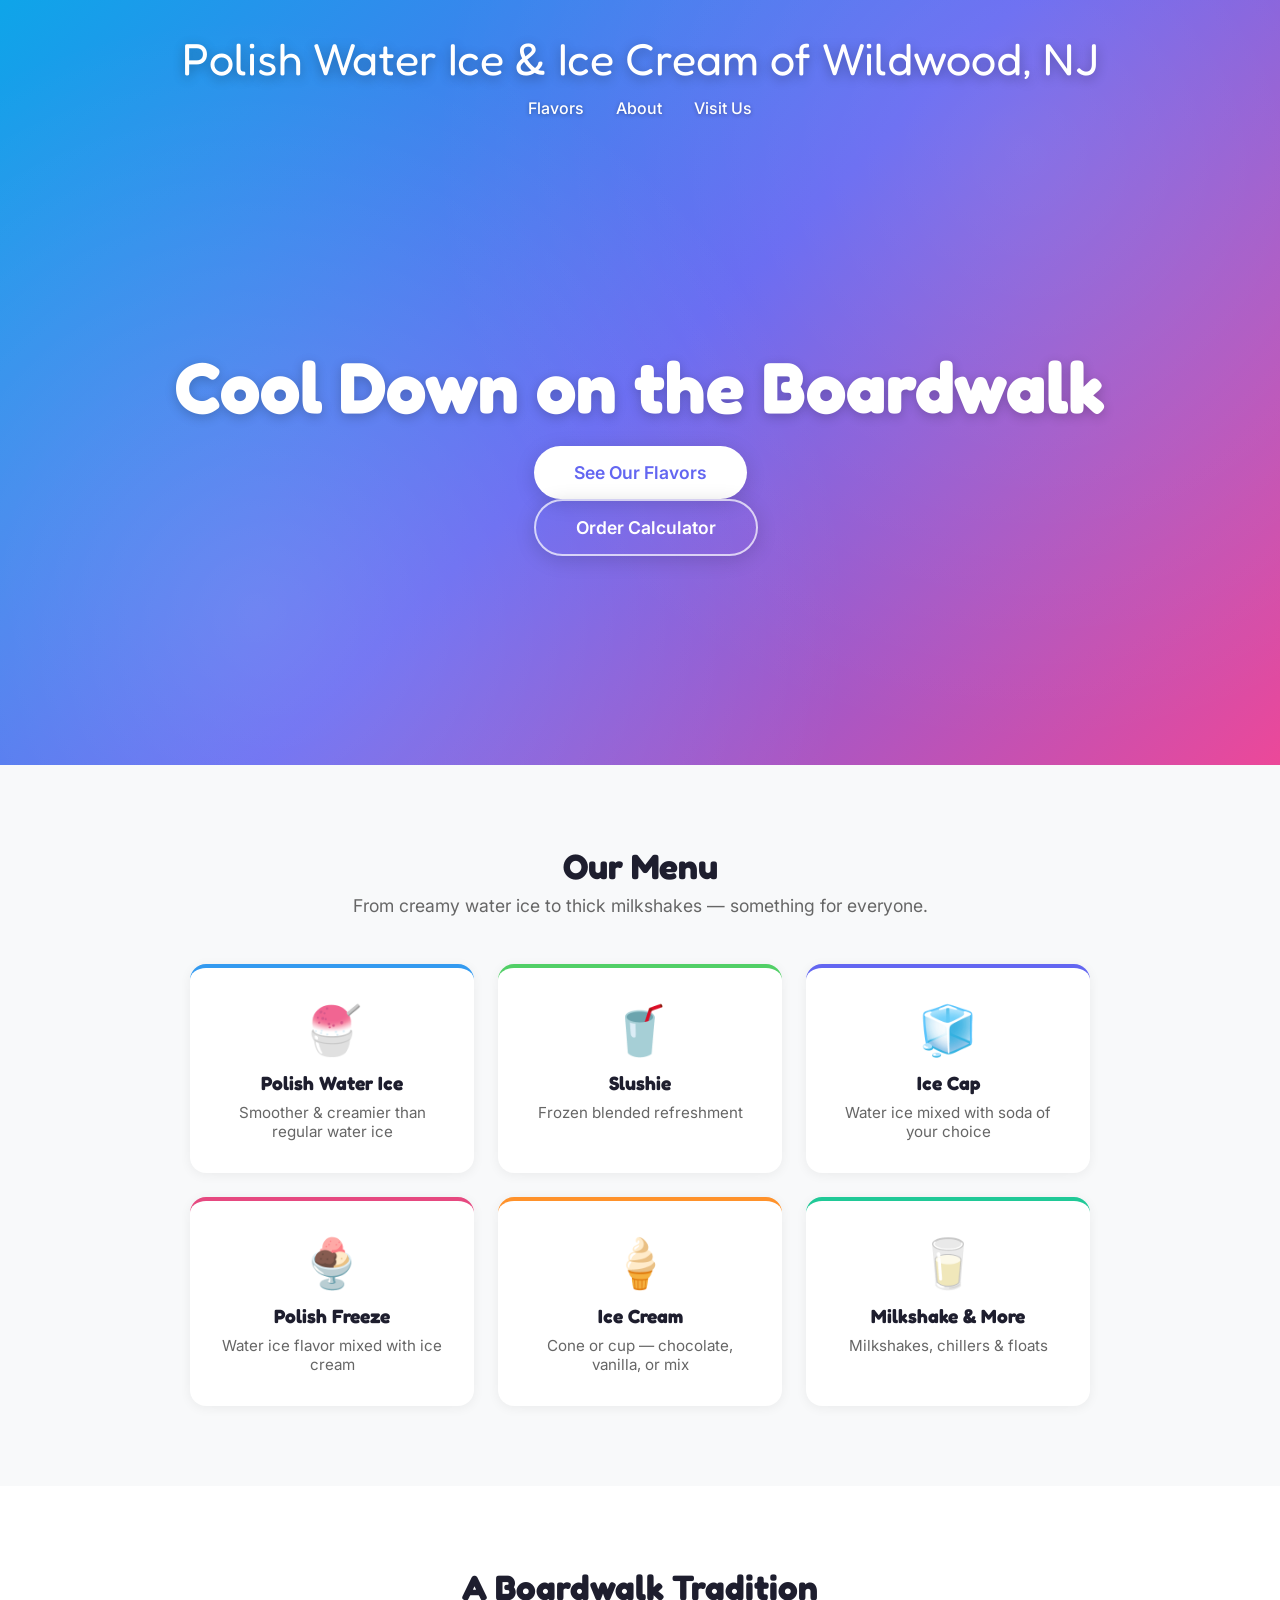
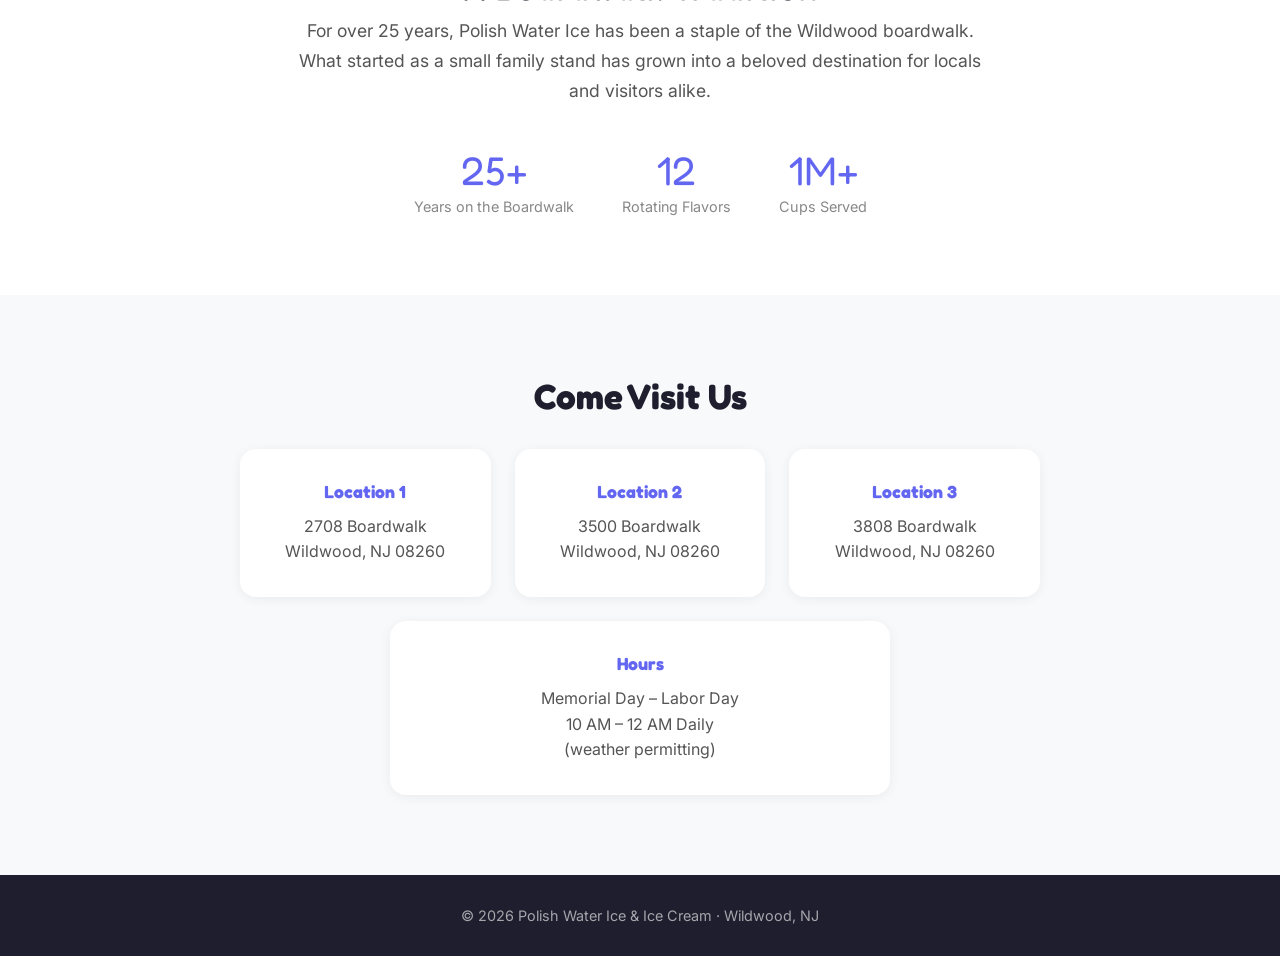
==== commit e93d79b2: "Add & Ice Cream to footer text Co-Authored-By: Claude Opus 4.6 (1M context) <noreply@anthropic.com>" ====
--- a/index.html
+++ b/index.html
@@ -111,7 +111,7 @@
   </section>
 
   <footer>
-    <p>&copy; 2026 Polish Water Ice &middot; Wildwood, NJ</p>
+    <p>&copy; 2026 Polish Water Ice &amp; Ice Cream &middot; Wildwood, NJ</p>
   </footer>
 
 </body>
